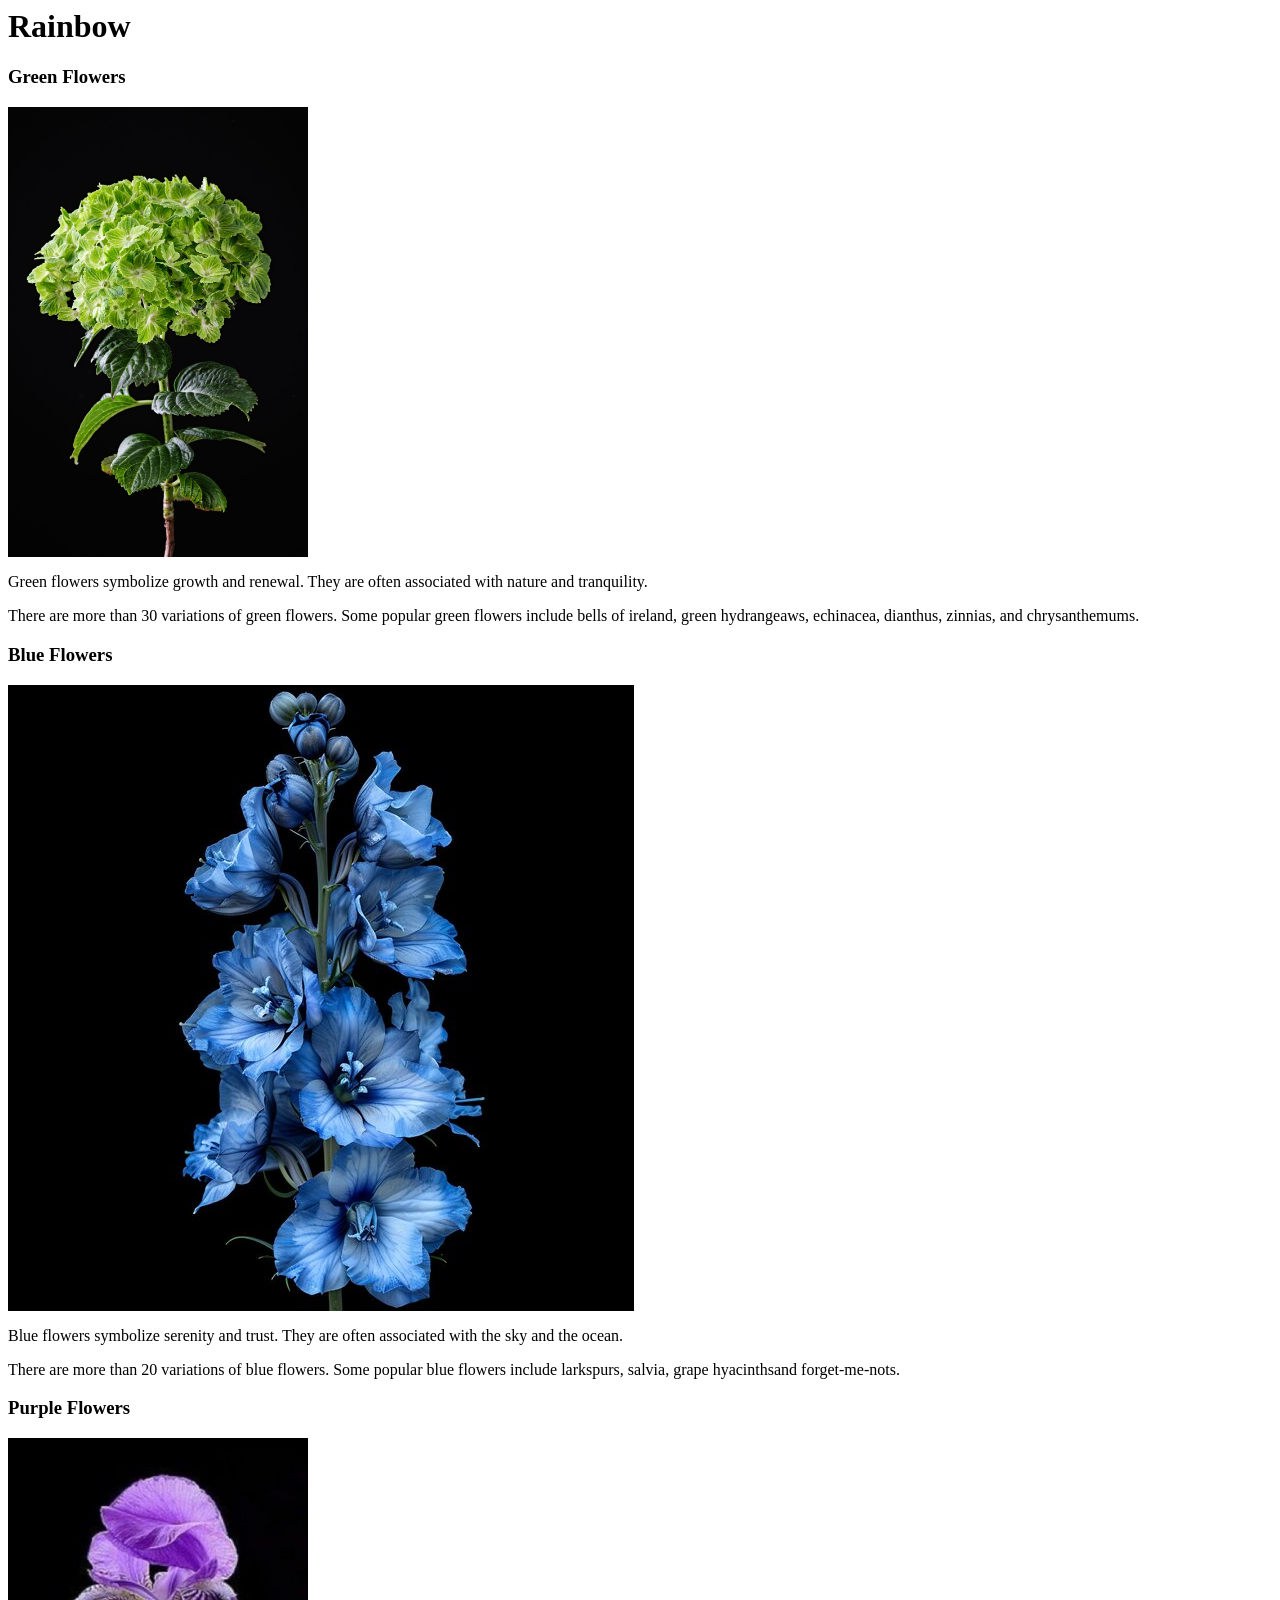
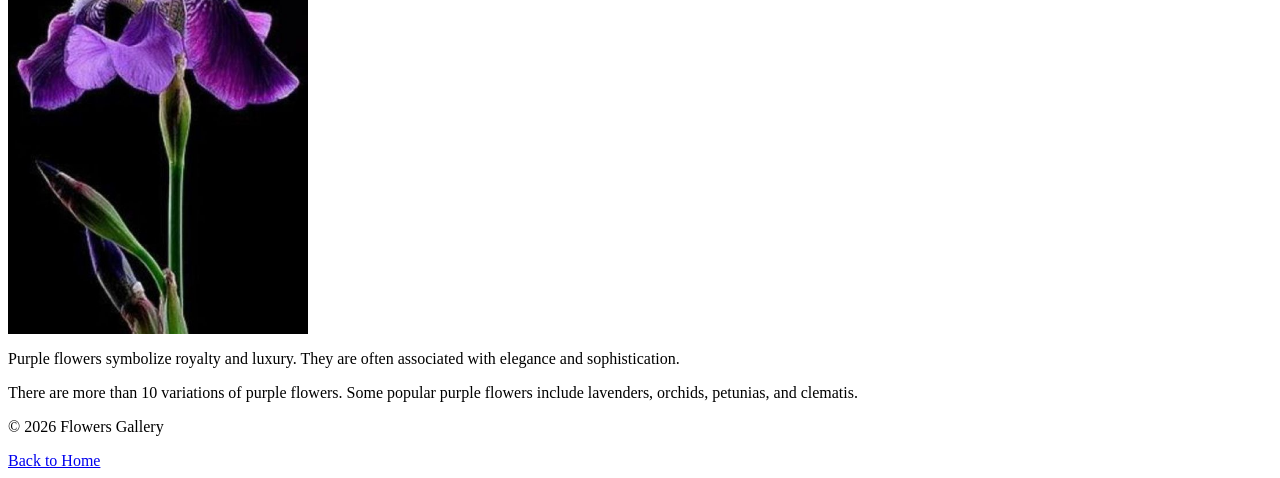
==== page2.html @ aa06f930 "finished initial draft of index.html and page2.html" ====
<body>
    <h1>Rainbow</h1>
<! used h1 tag to create a heading about the page>
<h3>Green Flowers</h3>
<img
    src="images/hydrangea.jpeg"
    alt="Green Hydrangea"
    width="300">
<!--include link to other green flowers-->
<p>Green flowers symbolize growth and renewal. 
    They are often associated with nature and tranquility.</p>
<p>There are more than 30 variations of green flowers. Some popular green flowers include bells of ireland, 
    green hydrangeaws, echinacea, dianthus, zinnias, and chrysanthemums.</p>

<h3>Blue Flowers</h3>
<img
    src="images/delphinium.jpg"
    alt="Blue delphinium
    width="300">
<!--include link to other blue flowers-->
<p>Blue flowers symbolize serenity and trust. They are often associated with the sky and the ocean.</p>
<p>There are more than 20 variations of blue flowers. Some popular blue flowers include larkspurs, salvia, grape hyacinthsand forget-me-nots.</p>

<h3>Purple Flowers</h3>
<img
    src="images/iris.jpg"
    alt="Purple Iris"
    width="300">
<!--include link to other purple flowers-->
<p>Purple flowers symbolize royalty and luxury. They are often associated with elegance and sophistication.</p>
<p>There are more than 10 variations of purple flowers. Some popular purple flowers include lavenders, orchids, petunias, and clematis.</p>

<footer>
    <p>© 2026 Flowers Gallery</p>
    <a 
href="index.html">Back to Home</a>
<!--used a tag to create a link back to the home page-->


</footer>

</body>
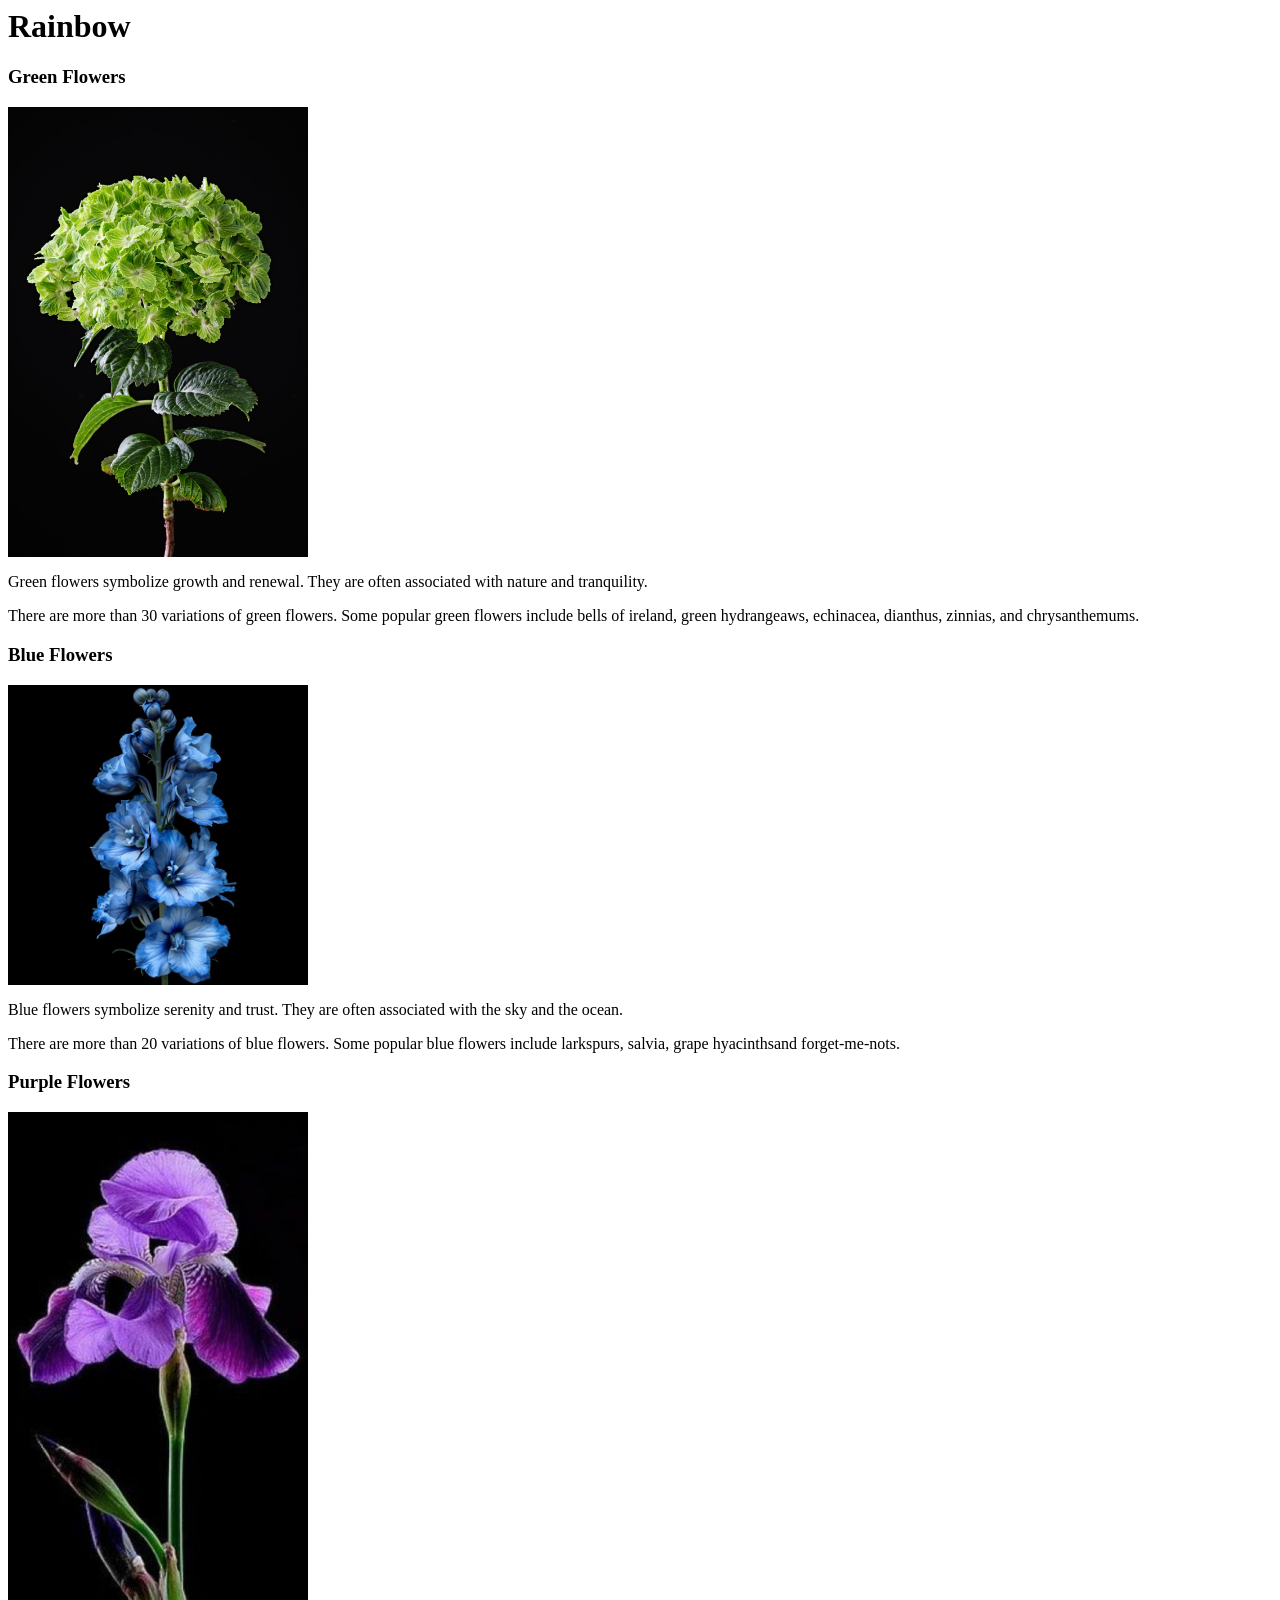
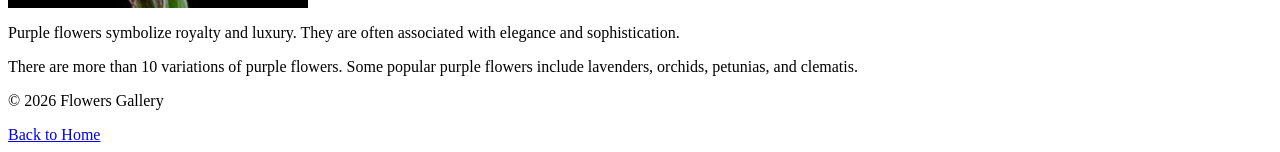
==== commit 5e6cc5c8: "fix page2 HTML comment and image alt attribute" ====
--- a/page2.html
+++ b/page2.html
@@ -1,7 +1,7 @@
 <body>
     <h1>Rainbow</h1>
-<! used h1 tag to create a heading about the page>
-<h3>Green Flowers</h3>
+    <!-- used h1 tag to create a heading about the page -->
+    <h3>Green Flowers</h3>
 <img
     src="images/hydrangea.jpeg"
     alt="Green Hydrangea"
@@ -15,7 +15,7 @@
 <h3>Blue Flowers</h3>
 <img
     src="images/delphinium.jpg"
-    alt="Blue delphinium
+    alt="Blue delphinium"
     width="300">
 <!--include link to other blue flowers-->
 <p>Blue flowers symbolize serenity and trust. They are often associated with the sky and the ocean.</p>
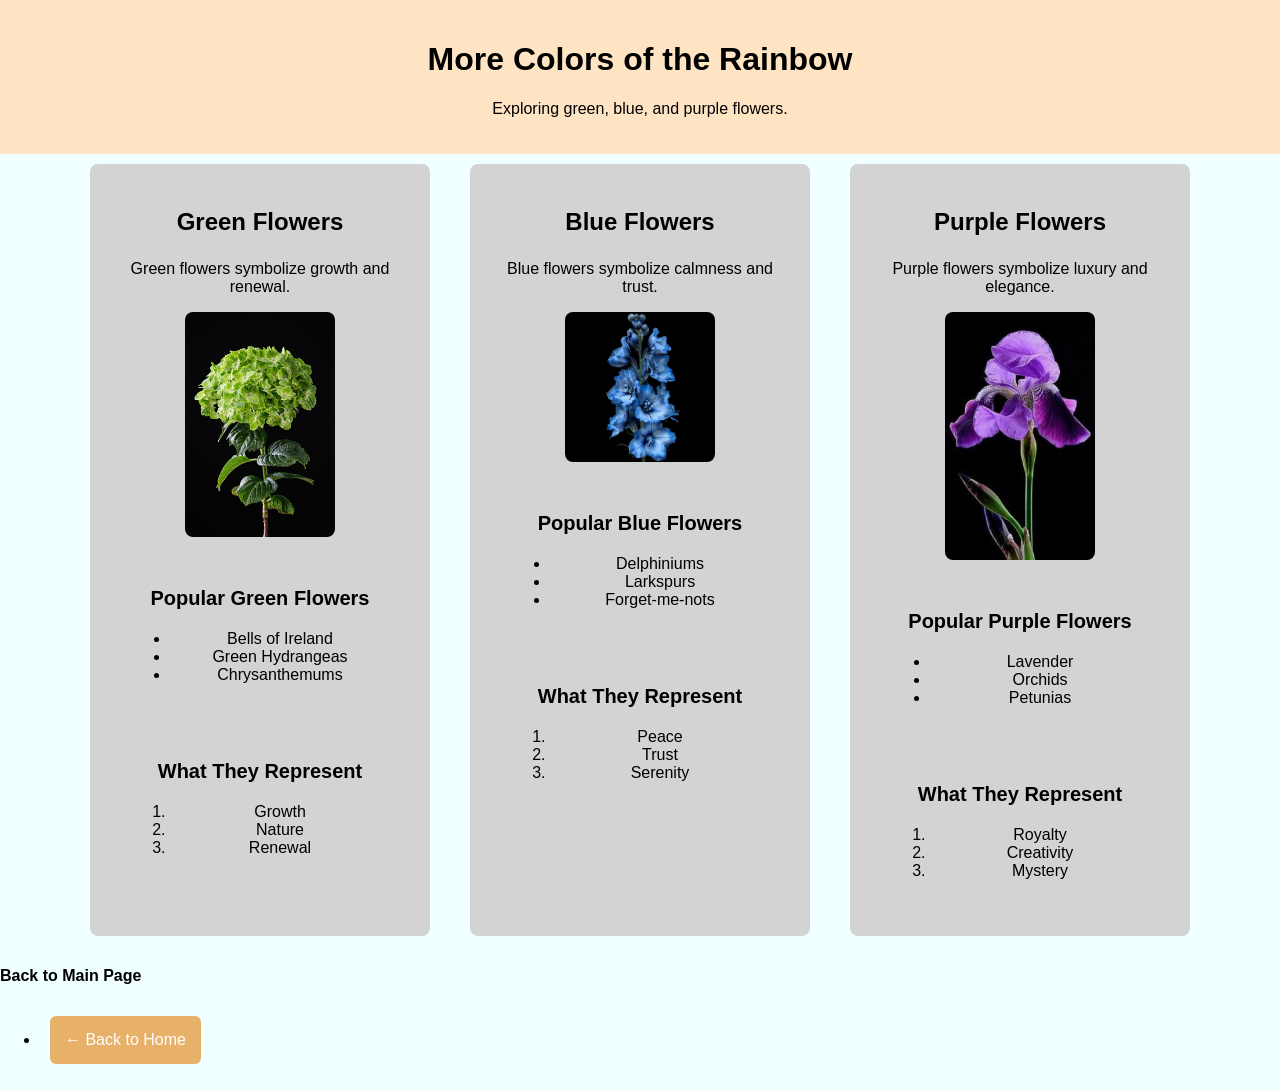
==== commit 7152ba72: "Added flower content and images" ====
--- a/page2.html
+++ b/page2.html
@@ -1,42 +1,110 @@
+<!DOCTYPE html>
+<html>
+<head>
+    <title>More Rainbow Flowers</title>
+    <link rel="stylesheet" href="css/style.css" />
+</head>
+
 <body>
-    <h1>Rainbow</h1>
-    <!-- used h1 tag to create a heading about the page -->
-    <h3>Green Flowers</h3>
-<img
-    src="images/hydrangea.jpeg"
-    alt="Green Hydrangea"
-    width="300">
-<!--include link to other green flowers-->
-<p>Green flowers symbolize growth and renewal. 
-    They are often associated with nature and tranquility.</p>
-<p>There are more than 30 variations of green flowers. Some popular green flowers include bells of ireland, 
-    green hydrangeaws, echinacea, dianthus, zinnias, and chrysanthemums.</p>
 
-<h3>Blue Flowers</h3>
-<img
-    src="images/delphinium.jpg"
-    alt="Blue delphinium"
-    width="300">
-<!--include link to other blue flowers-->
-<p>Blue flowers symbolize serenity and trust. They are often associated with the sky and the ocean.</p>
-<p>There are more than 20 variations of blue flowers. Some popular blue flowers include larkspurs, salvia, grape hyacinthsand forget-me-nots.</p>
-
-<h3>Purple Flowers</h3>
-<img
-    src="images/iris.jpg"
-    alt="Purple Iris"
-    width="300">
-<!--include link to other purple flowers-->
-<p>Purple flowers symbolize royalty and luxury. They are often associated with elegance and sophistication.</p>
-<p>There are more than 10 variations of purple flowers. Some popular purple flowers include lavenders, orchids, petunias, and clematis.</p>
-
-<footer>
-    <p>© 2026 Flowers Gallery</p>
-    <a 
-href="index.html">Back to Home</a>
-<!--used a tag to create a link back to the home page-->
+<header id="main_page_header">
+    <h1>More Colors of the Rainbow</h1>
+    <p>Exploring green, blue, and purple flowers.</p>
+</header>
 
 
-</footer>
+<main id="page2_content" class="flex-container">
+
+    <!-- GREEN -->
+    <article id="green_flowers" class="box">
+        <h3>Green Flowers</h3>
+
+        <p>Green flowers symbolize growth and renewal.</p>
+
+        <img src="images/hydrangea.jpeg" alt="Green Hydrangea" width="100%"/>
+
+        <section>
+            <p class="subheader">Popular Green Flowers</p>
+            <ul>
+                <li>Bells of Ireland</li>
+                <li>Green Hydrangeas</li>
+                <li>Chrysanthemums</li>
+            </ul>
+        </section>
+
+        <section>
+            <p class="subheader">What They Represent</p>
+            <ol>
+                <li>Growth</li>
+                <li>Nature</li>
+                <li>Renewal</li>
+            </ol>
+        </section>
+    </article>
+
+    <!-- BLUE -->
+    <article id="blue_flowers" class="box">
+        <h3>Blue Flowers</h3>
+
+        <p>Blue flowers symbolize calmness and trust.</p>
+
+        <img src="images/delphinium.jpg" alt="Blue Delphinium" width="100%"/>
+
+        <section>
+            <p class="subheader">Popular Blue Flowers</p>
+            <ul>
+                <li>Delphiniums</li>
+                <li>Larkspurs</li>
+                <li>Forget-me-nots</li>
+            </ul>
+        </section>
+
+        <section>
+            <p class="subheader">What They Represent</p>
+            <ol>
+                <li>Peace</li>
+                <li>Trust</li>
+                <li>Serenity</li>
+            </ol>
+        </section>
+    </article>
+
+    <!-- PURPLE -->
+    <article id="purple_flowers" class="box">
+        <h3>Purple Flowers</h3>
+
+        <p>Purple flowers symbolize luxury and elegance.</p>
+
+        <img src="images/iris.jpg" alt="Purple Iris" width="100%"/>
+
+        <section>
+            <p class="subheader">Popular Purple Flowers</p>
+            <ul>
+                <li>Lavender</li>
+                <li>Orchids</li>
+                <li>Petunias</li>
+            </ul>
+        </section>
+
+        <section>
+            <p class="subheader">What They Represent</p>
+            <ol>
+                <li>Royalty</li>
+                <li>Creativity</li>
+                <li>Mystery</li>
+            </ol>
+        </section>
+    </article>
+
+</main>
+
+<!-- NAV OUTSIDE FLEX -->
+<nav id="footer">
+    <h4>Back to Main Page</h4>
+    <ul>
+        <li><a href="index.html" class="button">← Back to Home</a></li>
+    </ul>
+</nav>
 
 </body>
+</html>
--- a/css/style.css
+++ b/css/style.css
@@ -0,0 +1,108 @@
+/* General page styling */
+body { 
+    background-color: azure;
+    margin: 0;
+}
+
+
+* {
+    font-family: sans-serif;
+}
+
+
+header {
+    background-color: bisque;
+    text-align: center;
+    padding: 20px;
+}
+
+
+.subheader {
+    font-weight: bold;
+    font-size: 20px;
+}
+
+
+section {
+    padding: 20px;
+    text-align: center;
+}
+
+.flex-container {
+    display: flex;
+    justify-content: center;   
+    gap: 20px;                 
+    flex-wrap: wrap;          
+}
+
+.box {
+    background-color: lightgray;
+    padding: 20px;
+    margin: 10px;
+    border-radius: 8px;
+    width: 300px;              
+    text-align: center;
+}
+
+h2 {
+    font-size: 28px;
+}
+
+h3 {
+    font-size: 24px;
+}
+
+
+img {
+    width: 50%;
+    border-radius: 8px;
+    display: block;
+    margin: 10px auto;
+}
+
+
+footer {
+    text-align: center;
+    padding: 20px;
+}
+
+
+.button {
+    background-color: #e8b16a;
+    color: white;
+    padding: 15px;
+    text-align: center;
+    text-decoration: none;
+    font-size: 16px;
+    display: inline-block;
+    margin: 10px;
+    border-radius: 6px;
+}
+
+
+
+#red {
+    background-color: #ffe5e5;
+}
+
+#orange {
+    background-color: #fff0e0;
+}
+
+#yellow {
+    background-color: #fff9db;
+}
+
+#green {
+    background-color: #e6f4ea;
+}
+
+#blue {
+    background-color: #e6f0ff;
+}
+
+#purple {
+    background-color: #f3e6ff;
+}
+
+
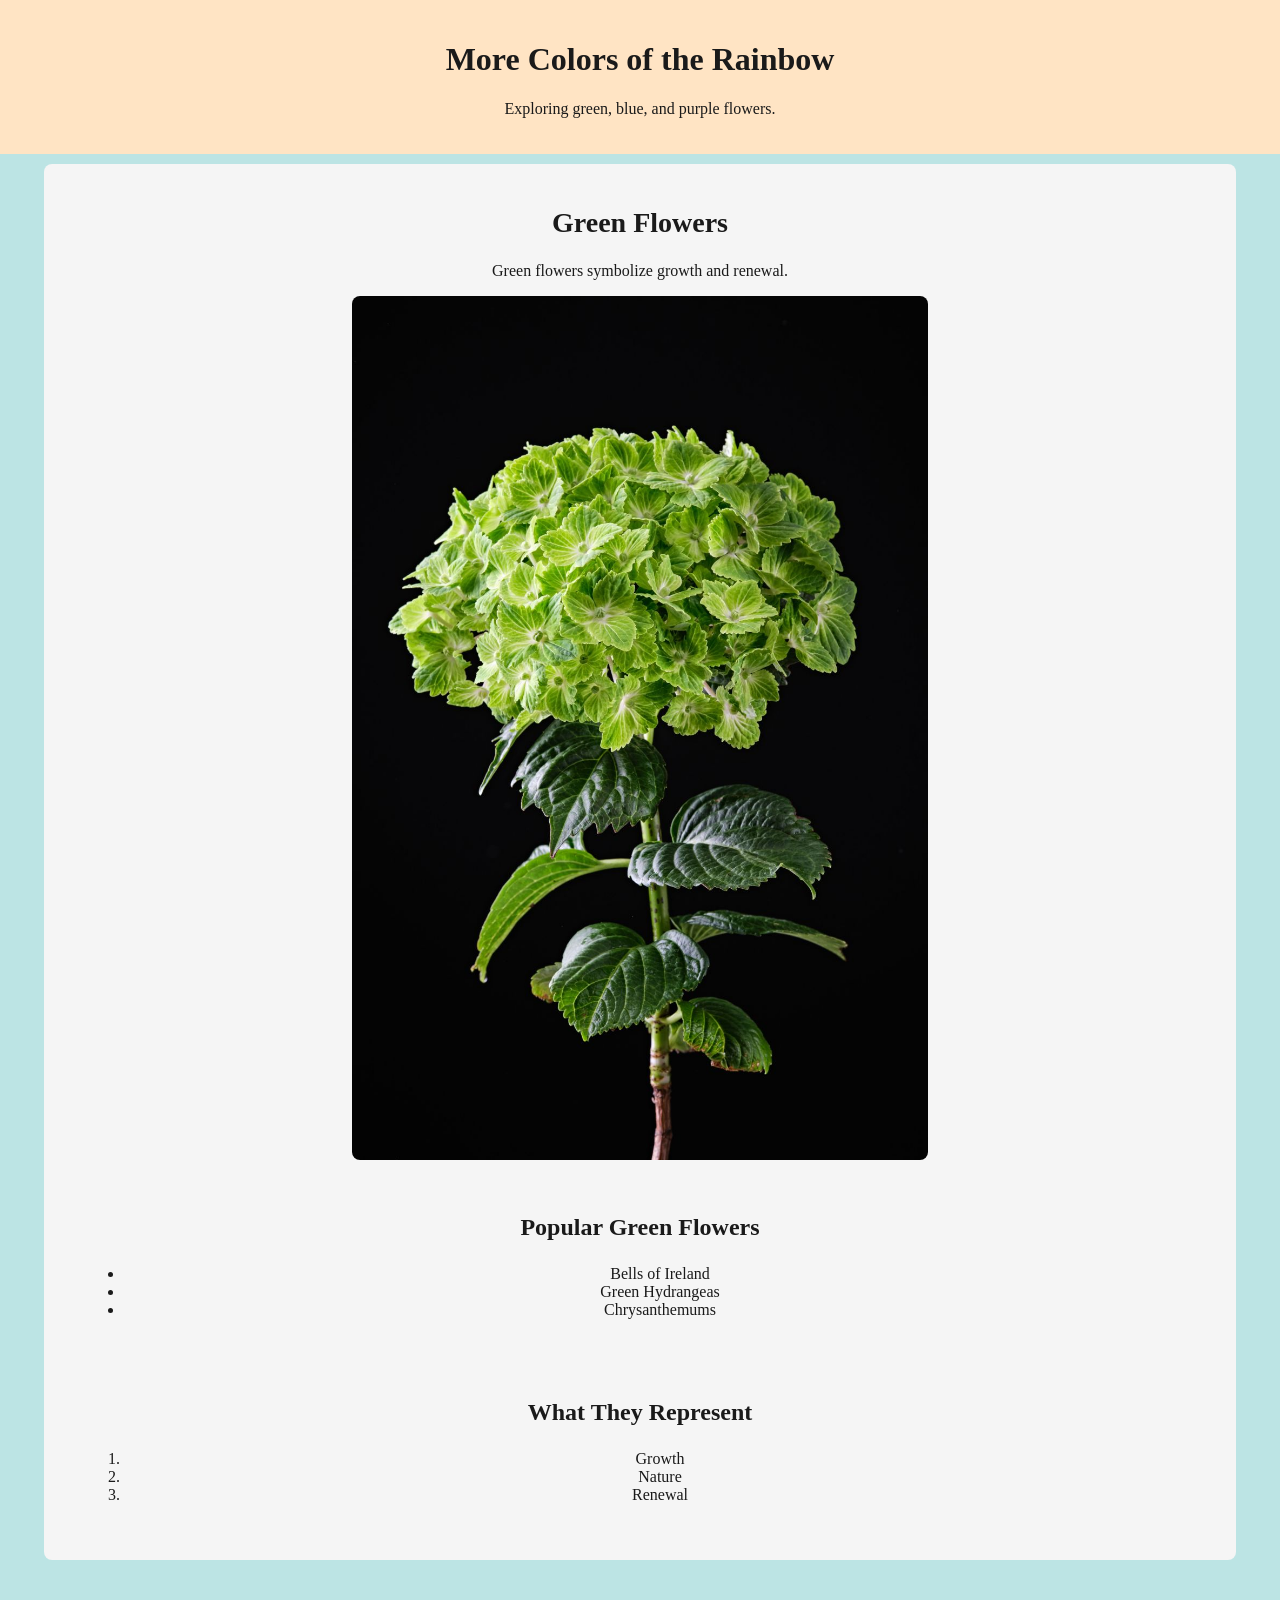
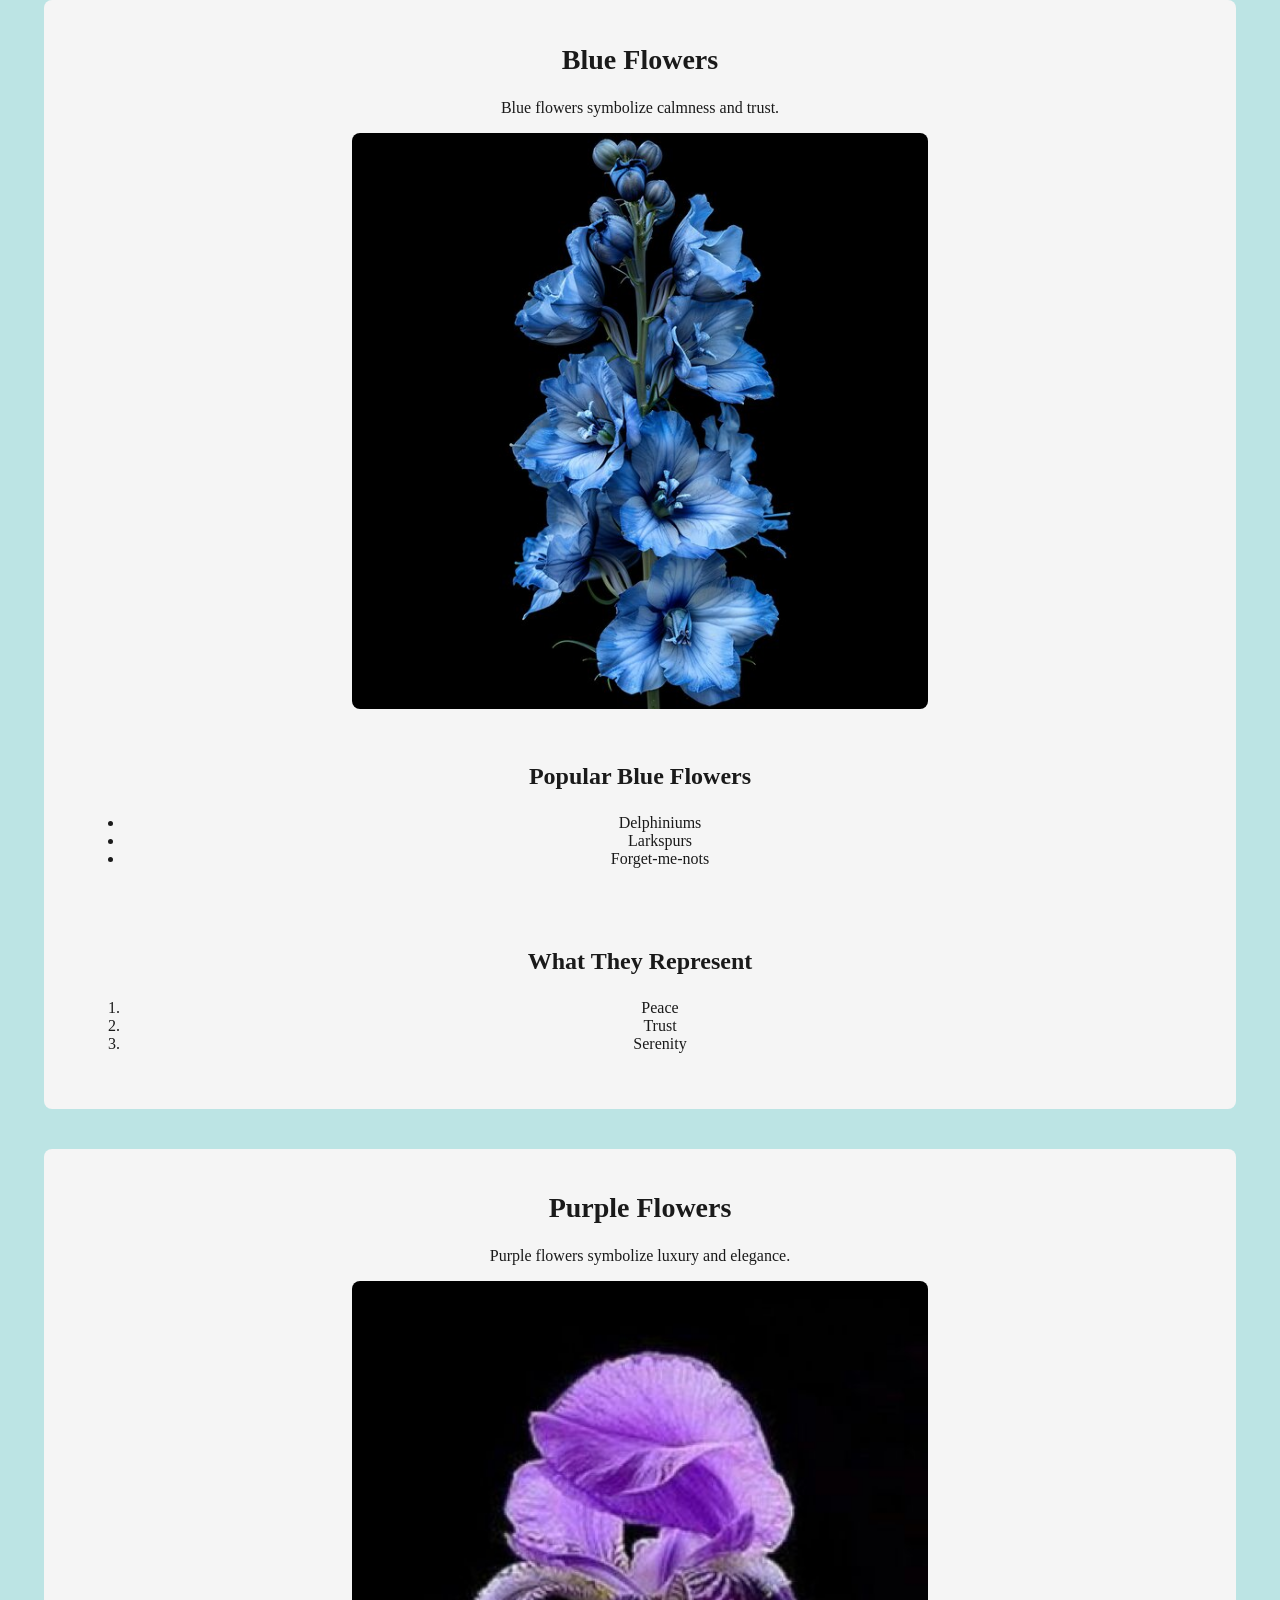
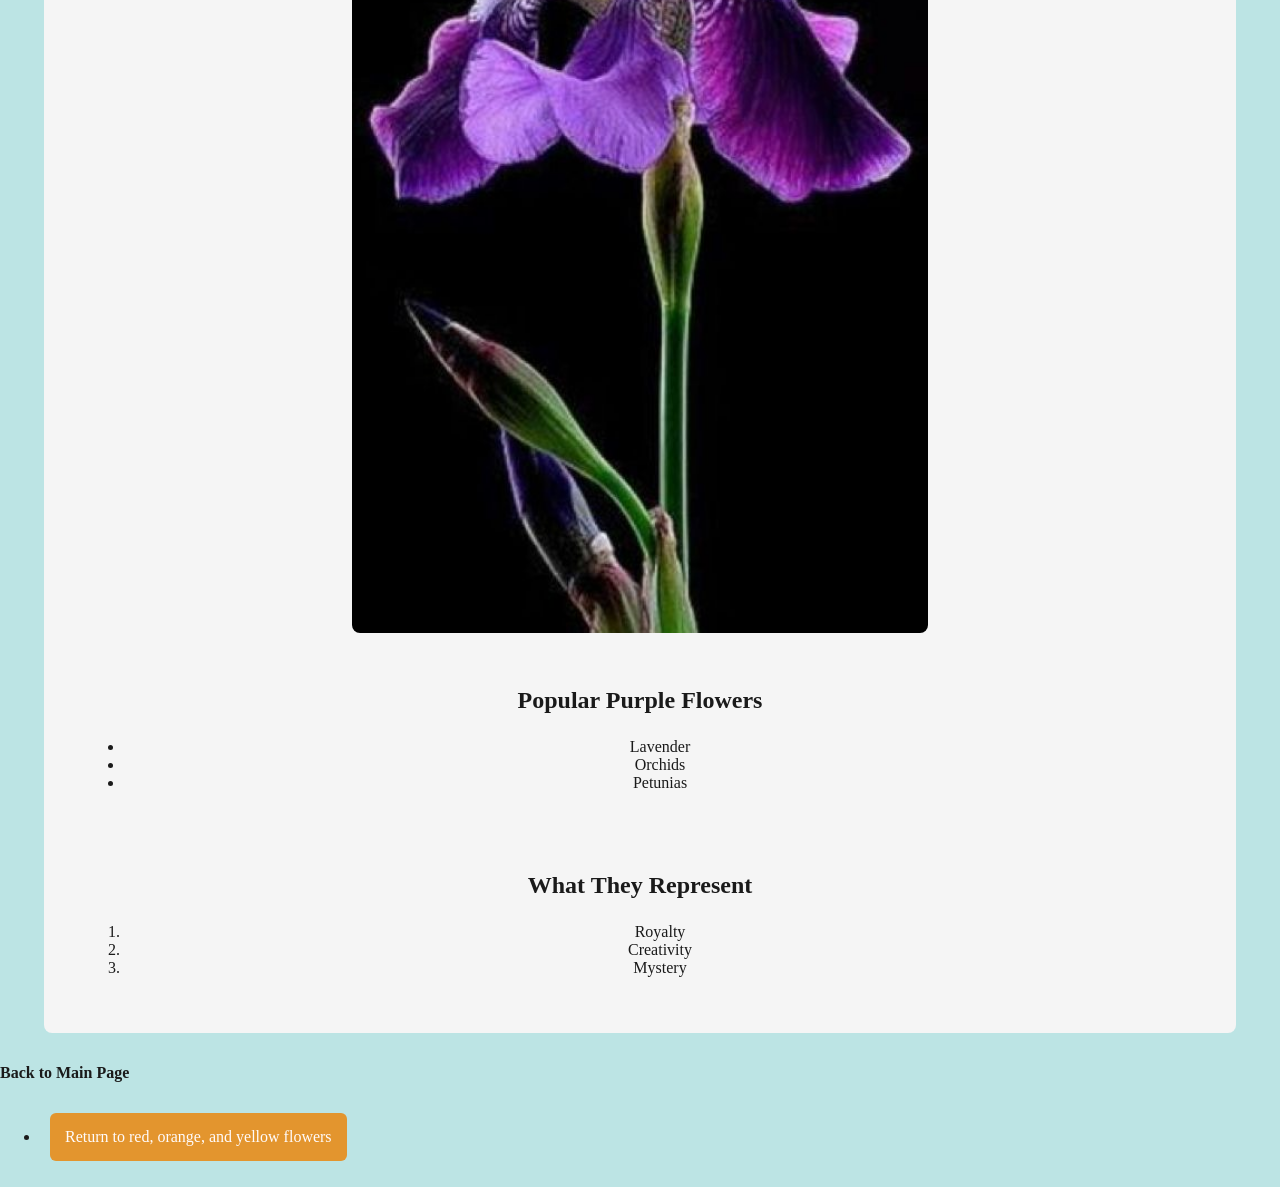
==== commit b9aab1f5: "Fixed accessibility contrast and added lang attribute" ====
--- a/page2.html
+++ b/page2.html
@@ -1,5 +1,5 @@
 <!DOCTYPE html>
-<html>
+<html lang="en">
 <head>
     <title>More Rainbow Flowers</title>
     <link rel="stylesheet" href="css/style.css" />
@@ -17,14 +17,14 @@
 
     <!-- GREEN -->
     <article id="green_flowers" class="box">
-        <h3>Green Flowers</h3>
+        <h2>Green Flowers</h2>
 
         <p>Green flowers symbolize growth and renewal.</p>
 
-        <img src="images/hydrangea.jpeg" alt="Green Hydrangea" width="100%"/>
+        <img src="images/hydrangea.jpeg" alt="Cluster of Green Hydrangea flower in bloom" width="100%"/>
 
         <section>
-            <p class="subheader">Popular Green Flowers</p>
+            <h3>Popular Green Flowers</h3>
             <ul>
                 <li>Bells of Ireland</li>
                 <li>Green Hydrangeas</li>
@@ -33,7 +33,7 @@
         </section>
 
         <section>
-            <p class="subheader">What They Represent</p>
+            <h3>What They Represent</h3>
             <ol>
                 <li>Growth</li>
                 <li>Nature</li>
@@ -44,14 +44,14 @@
 
     <!-- BLUE -->
     <article id="blue_flowers" class="box">
-        <h3>Blue Flowers</h3>
+        <h2>Blue Flowers</h2>
 
         <p>Blue flowers symbolize calmness and trust.</p>
 
-        <img src="images/delphinium.jpg" alt="Blue Delphinium" width="100%"/>
+        <img src="images/delphinium.jpg" alt="Tall Blue Delphinium flower" width="100%"/>
 
         <section>
-            <p class="subheader">Popular Blue Flowers</p>
+            <h3>Popular Blue Flowers</h3>
             <ul>
                 <li>Delphiniums</li>
                 <li>Larkspurs</li>
@@ -60,7 +60,7 @@
         </section>
 
         <section>
-            <p class="subheader">What They Represent</p>
+            <h3>What They Represent</h3>
             <ol>
                 <li>Peace</li>
                 <li>Trust</li>
@@ -71,14 +71,14 @@
 
     <!-- PURPLE -->
     <article id="purple_flowers" class="box">
-        <h3>Purple Flowers</h3>
+        <h2>Purple Flowers</h2>
 
         <p>Purple flowers symbolize luxury and elegance.</p>
 
-        <img src="images/iris.jpg" alt="Purple Iris" width="100%"/>
+        <img src="images/iris.jpg" alt="Purple Iris flower with detailed petals" width="100%"/>
 
         <section>
-            <p class="subheader">Popular Purple Flowers</p>
+            <h3>Popular Purple Flowers</h3>
             <ul>
                 <li>Lavender</li>
                 <li>Orchids</li>
@@ -87,7 +87,7 @@
         </section>
 
         <section>
-            <p class="subheader">What They Represent</p>
+            <h3>What They Represent</h3>
             <ol>
                 <li>Royalty</li>
                 <li>Creativity</li>
@@ -102,7 +102,7 @@
 <nav id="footer">
     <h4>Back to Main Page</h4>
     <ul>
-        <li><a href="index.html" class="button">← Back to Home</a></li>
+        <li><a href="index.html" class="button">Return to red, orange, and yellow flowers</a></li>
     </ul>
 </nav>
 
--- a/css/style.css
+++ b/css/style.css
@@ -1,12 +1,12 @@
 /* General page styling */
 body { 
-    background-color: azure;
+    background-color: #bce4e4;
     margin: 0;
 }
 
 
 * {
-    font-family: sans-serif;
+    font-family: Geneva;
 }
 
 
@@ -36,7 +36,7 @@
 }
 
 .box {
-    background-color: lightgray;
+    background-color: #f2f2f2;
     padding: 20px;
     margin: 10px;
     border-radius: 8px;
@@ -68,8 +68,8 @@
 
 
 .button {
-    background-color: #e8b16a;
-    color: white;
+    background-color: #e3952e;
+    color: rgb(255, 251, 251);
     padding: 15px;
     text-align: center;
     text-decoration: none;
@@ -105,4 +105,26 @@
     background-color: #f3e6ff;
 }
 
+@media (max-width: 600px) {
+    body {
+        font-size: 16px;
+    }
+}
+.flex-container {
+        flex-direction: column;
+        align-items: center;
+    }
 
+    .box {
+        width: 90%;
+    }
+
+body {
+    color: #1a1a1a;
+}
+
+.box {
+    background-color: #f5f5f5;
+    color: #1a1a1a;
+}
+
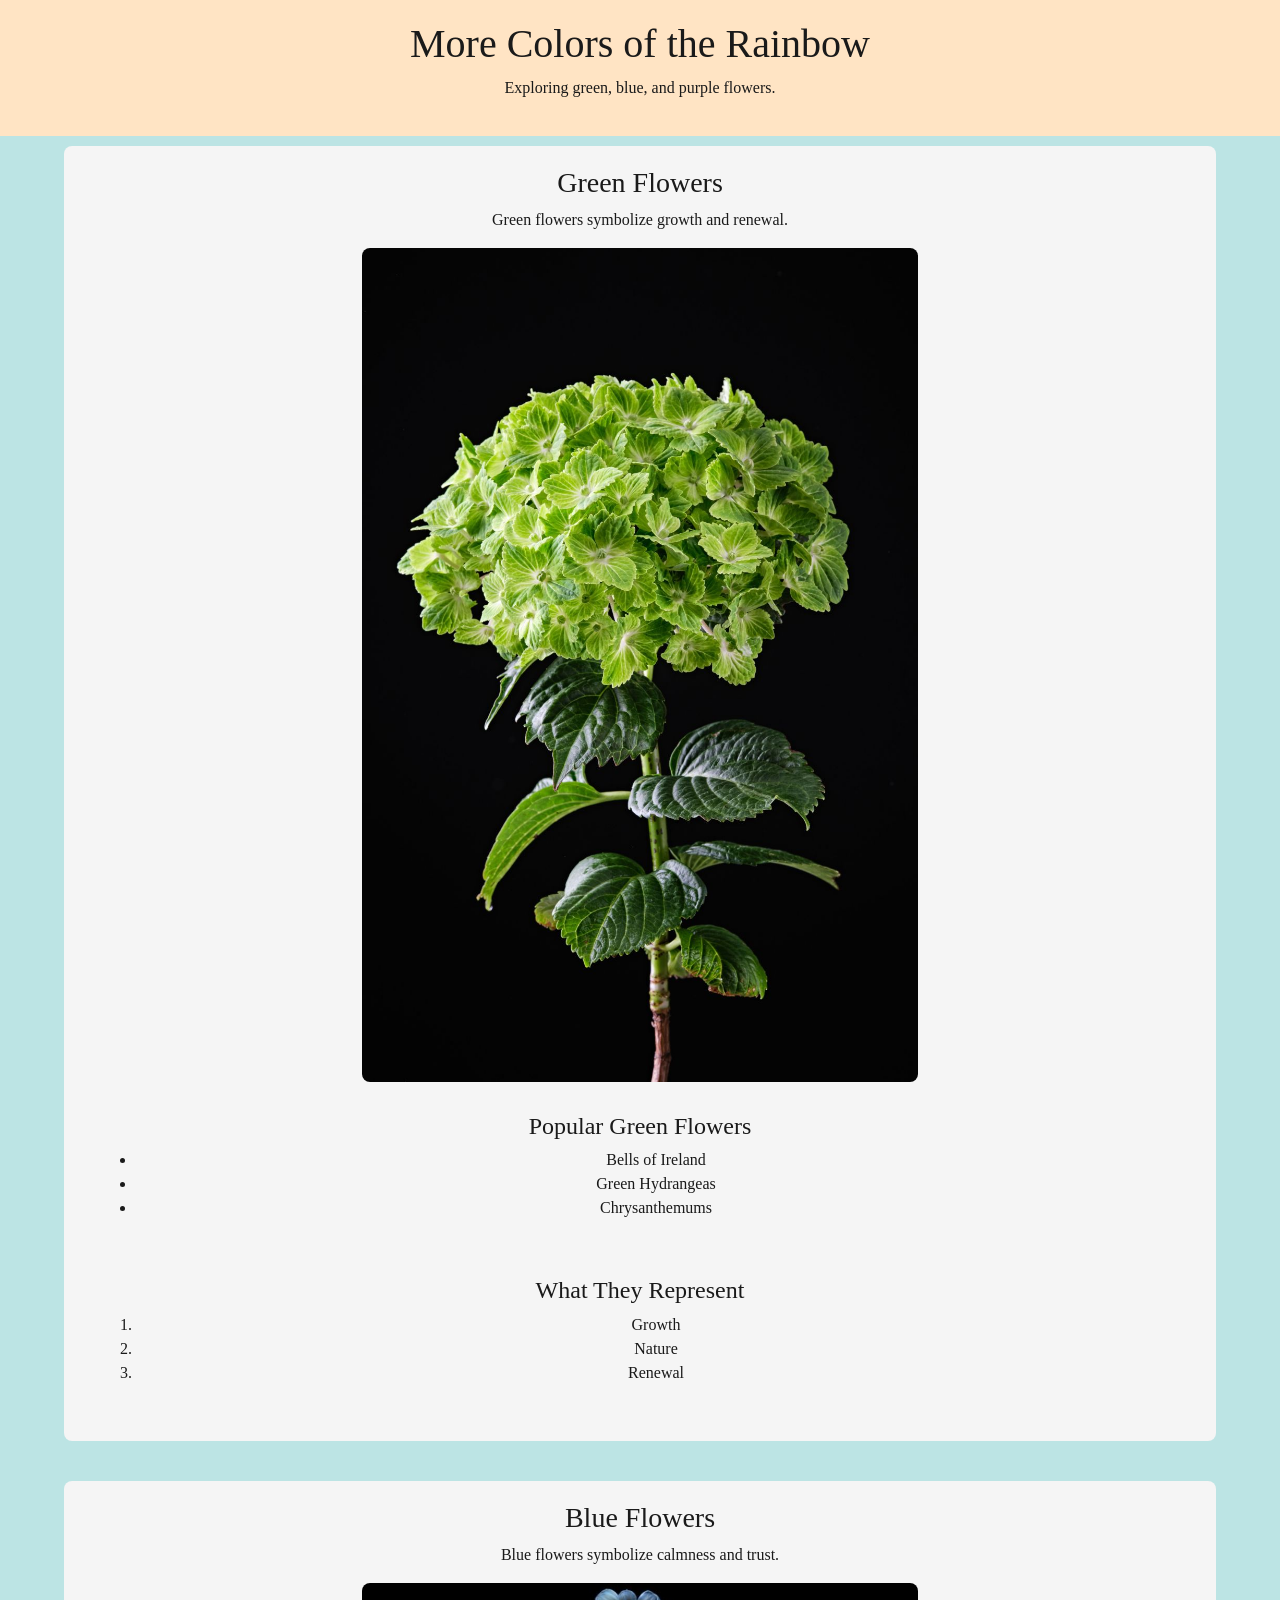
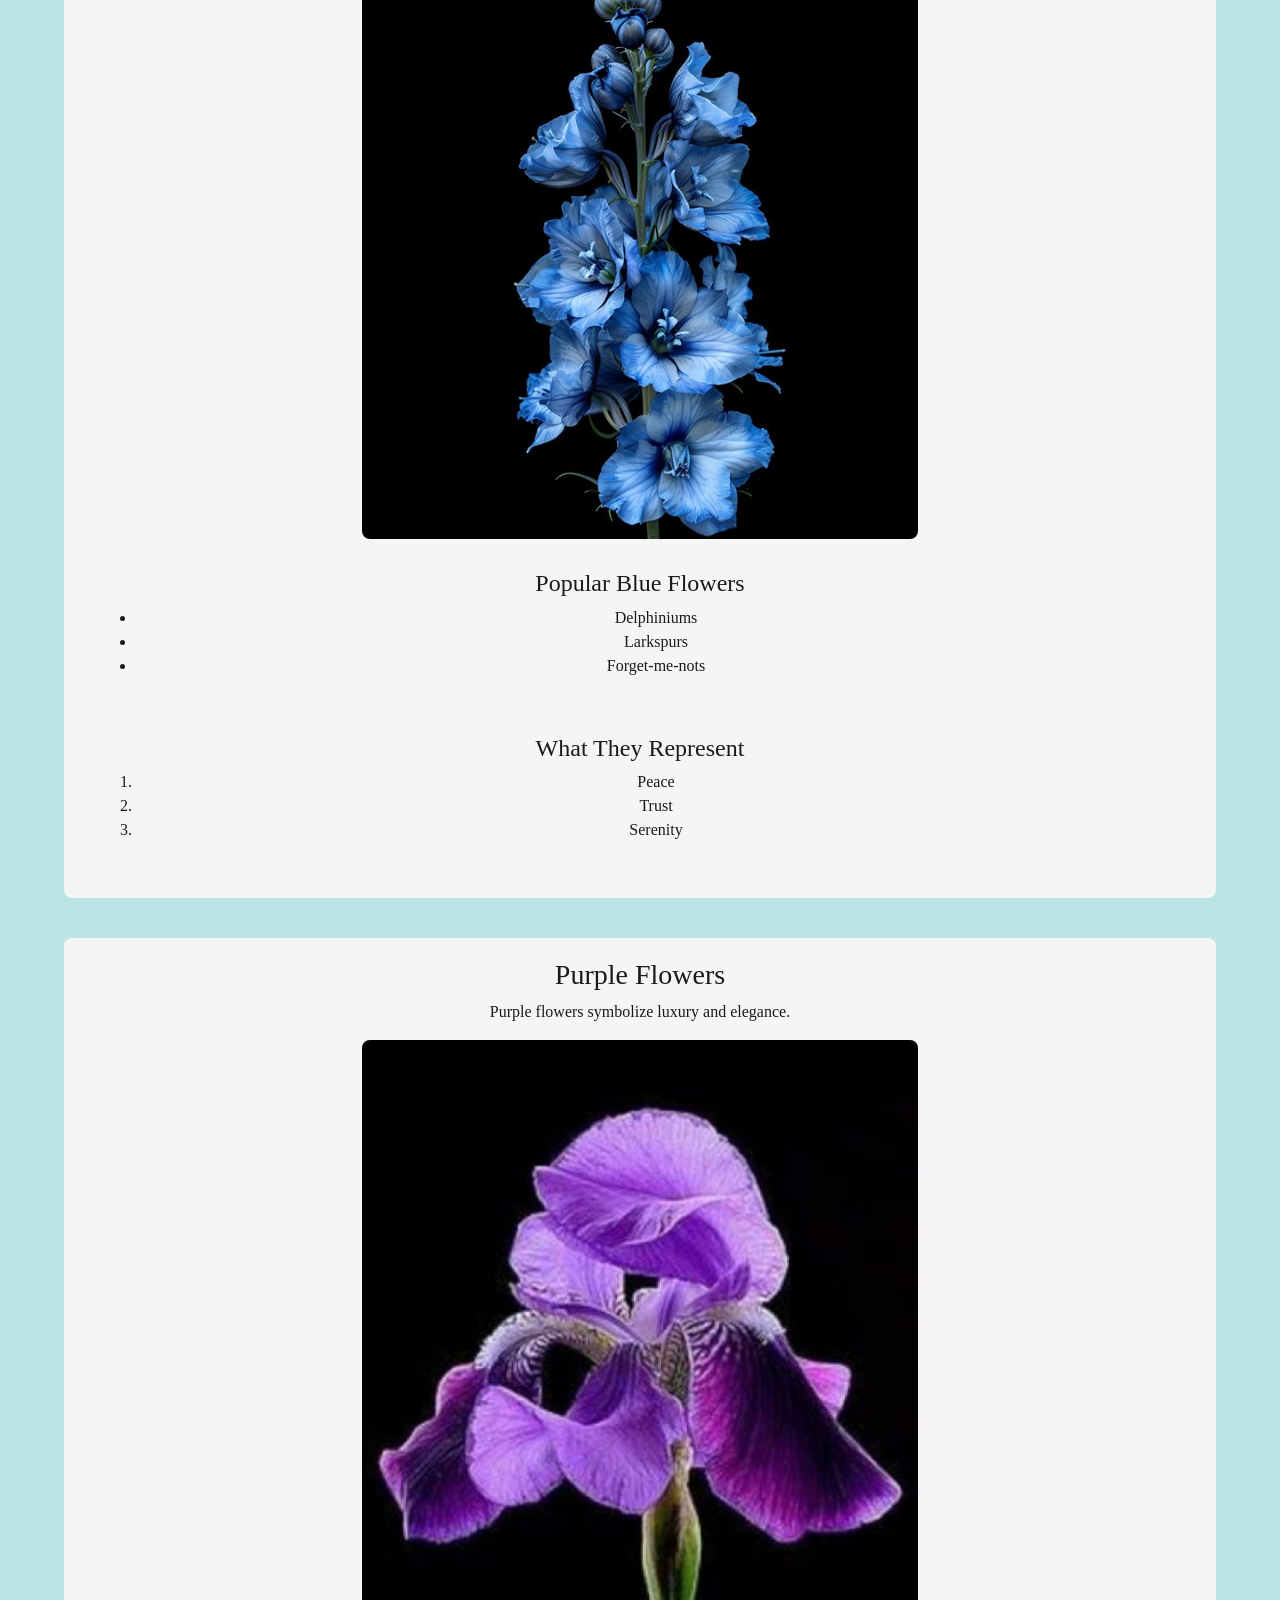
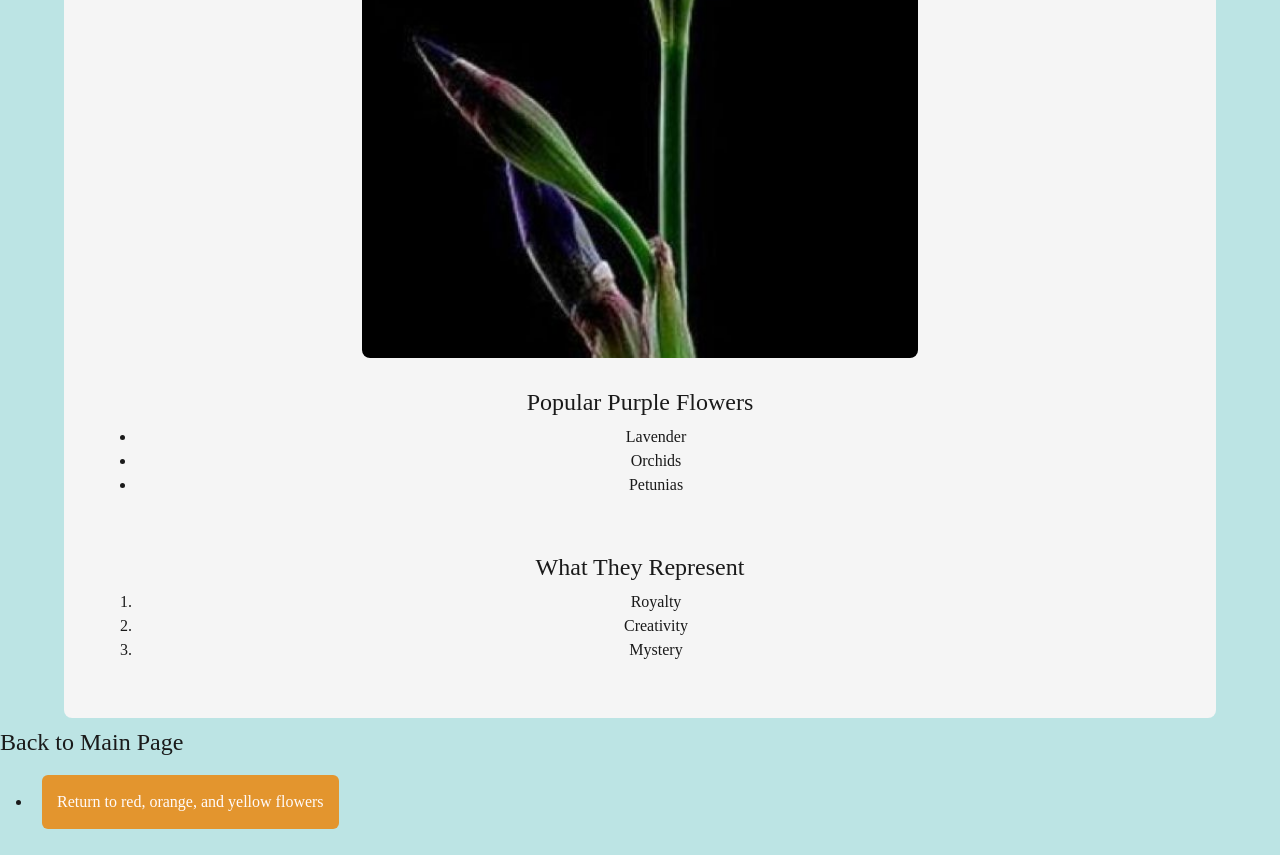
==== commit 9bb239c9: "Completed accessible design with Flexbox and basic Bootstrap usage" ====
--- a/page2.html
+++ b/page2.html
@@ -2,6 +2,7 @@
 <html lang="en">
 <head>
     <title>More Rainbow Flowers</title>
+    <link href="https://cdn.jsdelivr.net/npm/bootstrap@5.3.0/dist/css/bootstrap.min.css" rel="stylesheet">
     <link rel="stylesheet" href="css/style.css" />
 </head>
 
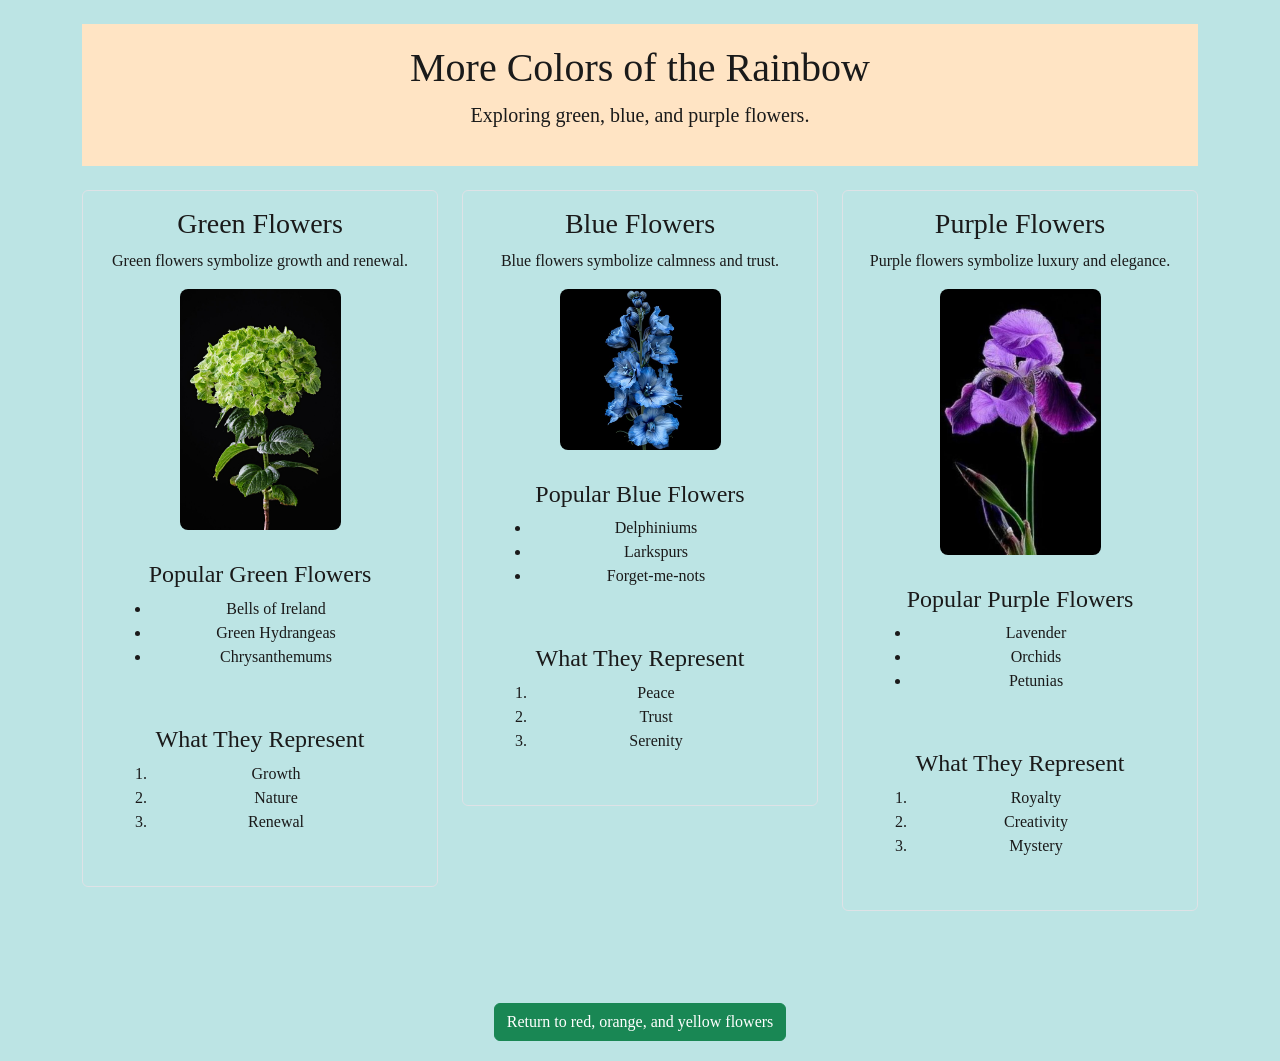
==== commit 69df7aa7: "Refactored CSS to remove outdated flexbox layout and align with Bootstrap utilities" ====
--- a/page2.html
+++ b/page2.html
@@ -7,105 +7,120 @@
 </head>
 
 <body>
+    <div class="container mt-4">
 
-<header id="main_page_header">
-    <h1>More Colors of the Rainbow</h1>
-    <p>Exploring green, blue, and purple flowers.</p>
-</header>
+        <!-- HEADER -->
+        <header class="text-center mb-4">
+            <h1>More Colors of the Rainbow</h1>
+            <p class="lead">Exploring green, blue, and purple flowers.</p>
+        </header>
 
+        <!-- MAIN CONTENT -->
+        <main>
+            <div class="row">
 
-<main id="page2_content" class="flex-container">
+                <!-- GREEN -->
+                <article class="col-md-4 mb-4 text-center">
+                    <div class="p-3 border rounded">
+                        <h2>Green Flowers</h2>
+                        <p>Green flowers symbolize growth and renewal.</p>
 
-    <!-- GREEN -->
-    <article id="green_flowers" class="box">
-        <h2>Green Flowers</h2>
+                        <img src="images/hydrangea.jpeg"
+                             alt="Cluster of green hydrangea flowers in bloom"
+                             class="img-fluid"/>
 
-        <p>Green flowers symbolize growth and renewal.</p>
+                        <section>
+                            <h3>Popular Green Flowers</h3>
+                            <ul>
+                                <li>Bells of Ireland</li>
+                                <li>Green Hydrangeas</li>
+                                <li>Chrysanthemums</li>
+                            </ul>
+                        </section>
 
-        <img src="images/hydrangea.jpeg" alt="Cluster of Green Hydrangea flower in bloom" width="100%"/>
+                        <section>
+                            <h3>What They Represent</h3>
+                            <ol>
+                                <li>Growth</li>
+                                <li>Nature</li>
+                                <li>Renewal</li>
+                            </ol>
+                        </section>
+                    </div>
+                </article>
 
-        <section>
-            <h3>Popular Green Flowers</h3>
-            <ul>
-                <li>Bells of Ireland</li>
-                <li>Green Hydrangeas</li>
-                <li>Chrysanthemums</li>
-            </ul>
-        </section>
+                <!-- BLUE -->
+                <article class="col-md-4 mb-4 text-center">
+                    <div class="p-3 border rounded">
+                        <h2>Blue Flowers</h2>
+                        <p>Blue flowers symbolize calmness and trust.</p>
 
-        <section>
-            <h3>What They Represent</h3>
-            <ol>
-                <li>Growth</li>
-                <li>Nature</li>
-                <li>Renewal</li>
-            </ol>
-        </section>
-    </article>
+                        <img src="images/delphinium.jpg"
+                             alt="Tall blue delphinium flowers"
+                             class="img-fluid"/>
 
-    <!-- BLUE -->
-    <article id="blue_flowers" class="box">
-        <h2>Blue Flowers</h2>
+                        <section>
+                            <h3>Popular Blue Flowers</h3>
+                            <ul>
+                                <li>Delphiniums</li>
+                                <li>Larkspurs</li>
+                                <li>Forget-me-nots</li>
+                            </ul>
+                        </section>
 
-        <p>Blue flowers symbolize calmness and trust.</p>
+                        <section>
+                            <h3>What They Represent</h3>
+                            <ol>
+                                <li>Peace</li>
+                                <li>Trust</li>
+                                <li>Serenity</li>
+                            </ol>
+                        </section>
+                    </div>
+                </article>
 
-        <img src="images/delphinium.jpg" alt="Tall Blue Delphinium flower" width="100%"/>
+                <!-- PURPLE -->
+                <article class="col-md-4 mb-4 text-center">
+                    <div class="p-3 border rounded">
+                        <h2>Purple Flowers</h2>
+                        <p>Purple flowers symbolize luxury and elegance.</p>
 
-        <section>
-            <h3>Popular Blue Flowers</h3>
-            <ul>
-                <li>Delphiniums</li>
-                <li>Larkspurs</li>
-                <li>Forget-me-nots</li>
-            </ul>
-        </section>
+                        <img src="images/iris.jpg"
+                             alt="Purple iris flower with detailed petals"
+                             class="img-fluid"/>
 
-        <section>
-            <h3>What They Represent</h3>
-            <ol>
-                <li>Peace</li>
-                <li>Trust</li>
-                <li>Serenity</li>
-            </ol>
-        </section>
-    </article>
+                        <section>
+                            <h3>Popular Purple Flowers</h3>
+                            <ul>
+                                <li>Lavender</li>
+                                <li>Orchids</li>
+                                <li>Petunias</li>
+                            </ul>
+                        </section>
 
-    <!-- PURPLE -->
-    <article id="purple_flowers" class="box">
-        <h2>Purple Flowers</h2>
+                        <section>
+                            <h3>What They Represent</h3>
+                            <ol>
+                                <li>Royalty</li>
+                                <li>Creativity</li>
+                                <li>Mystery</li>
+                            </ol>
+                        </section>
+                    </div>
+                </article>
 
-        <p>Purple flowers symbolize luxury and elegance.</p>
+            </div>
+        </main>
 
-        <img src="images/iris.jpg" alt="Purple Iris flower with detailed petals" width="100%"/>
+        <!-- FOOTER -->
+        <footer class="mt-5">
+            <nav class="d-flex justify-content-center">
+                <a href="index.html" class="btn btn-success">
+                    Return to red, orange, and yellow flowers
+                </a>
+            </nav>
+        </footer>
 
-        <section>
-            <h3>Popular Purple Flowers</h3>
-            <ul>
-                <li>Lavender</li>
-                <li>Orchids</li>
-                <li>Petunias</li>
-            </ul>
-        </section>
-
-        <section>
-            <h3>What They Represent</h3>
-            <ol>
-                <li>Royalty</li>
-                <li>Creativity</li>
-                <li>Mystery</li>
-            </ol>
-        </section>
-    </article>
-
-</main>
-
-<!-- NAV OUTSIDE FLEX -->
-<nav id="footer">
-    <h4>Back to Main Page</h4>
-    <ul>
-        <li><a href="index.html" class="button">Return to red, orange, and yellow flowers</a></li>
-    </ul>
-</nav>
-
+    </div> 
 </body>
 </html>
--- a/css/style.css
+++ b/css/style.css
@@ -28,21 +28,21 @@
     text-align: center;
 }
 
-.flex-container {
+/*.flex-container {
     display: flex;
     justify-content: center;   
     gap: 20px;                 
     flex-wrap: wrap;          
-}
+}*/
 
-.box {
+/*.box {
     background-color: #f2f2f2;
     padding: 20px;
     margin: 10px;
     border-radius: 8px;
     width: 300px;              
     text-align: center;
-}
+}*/
 
 h2 {
     font-size: 28px;
